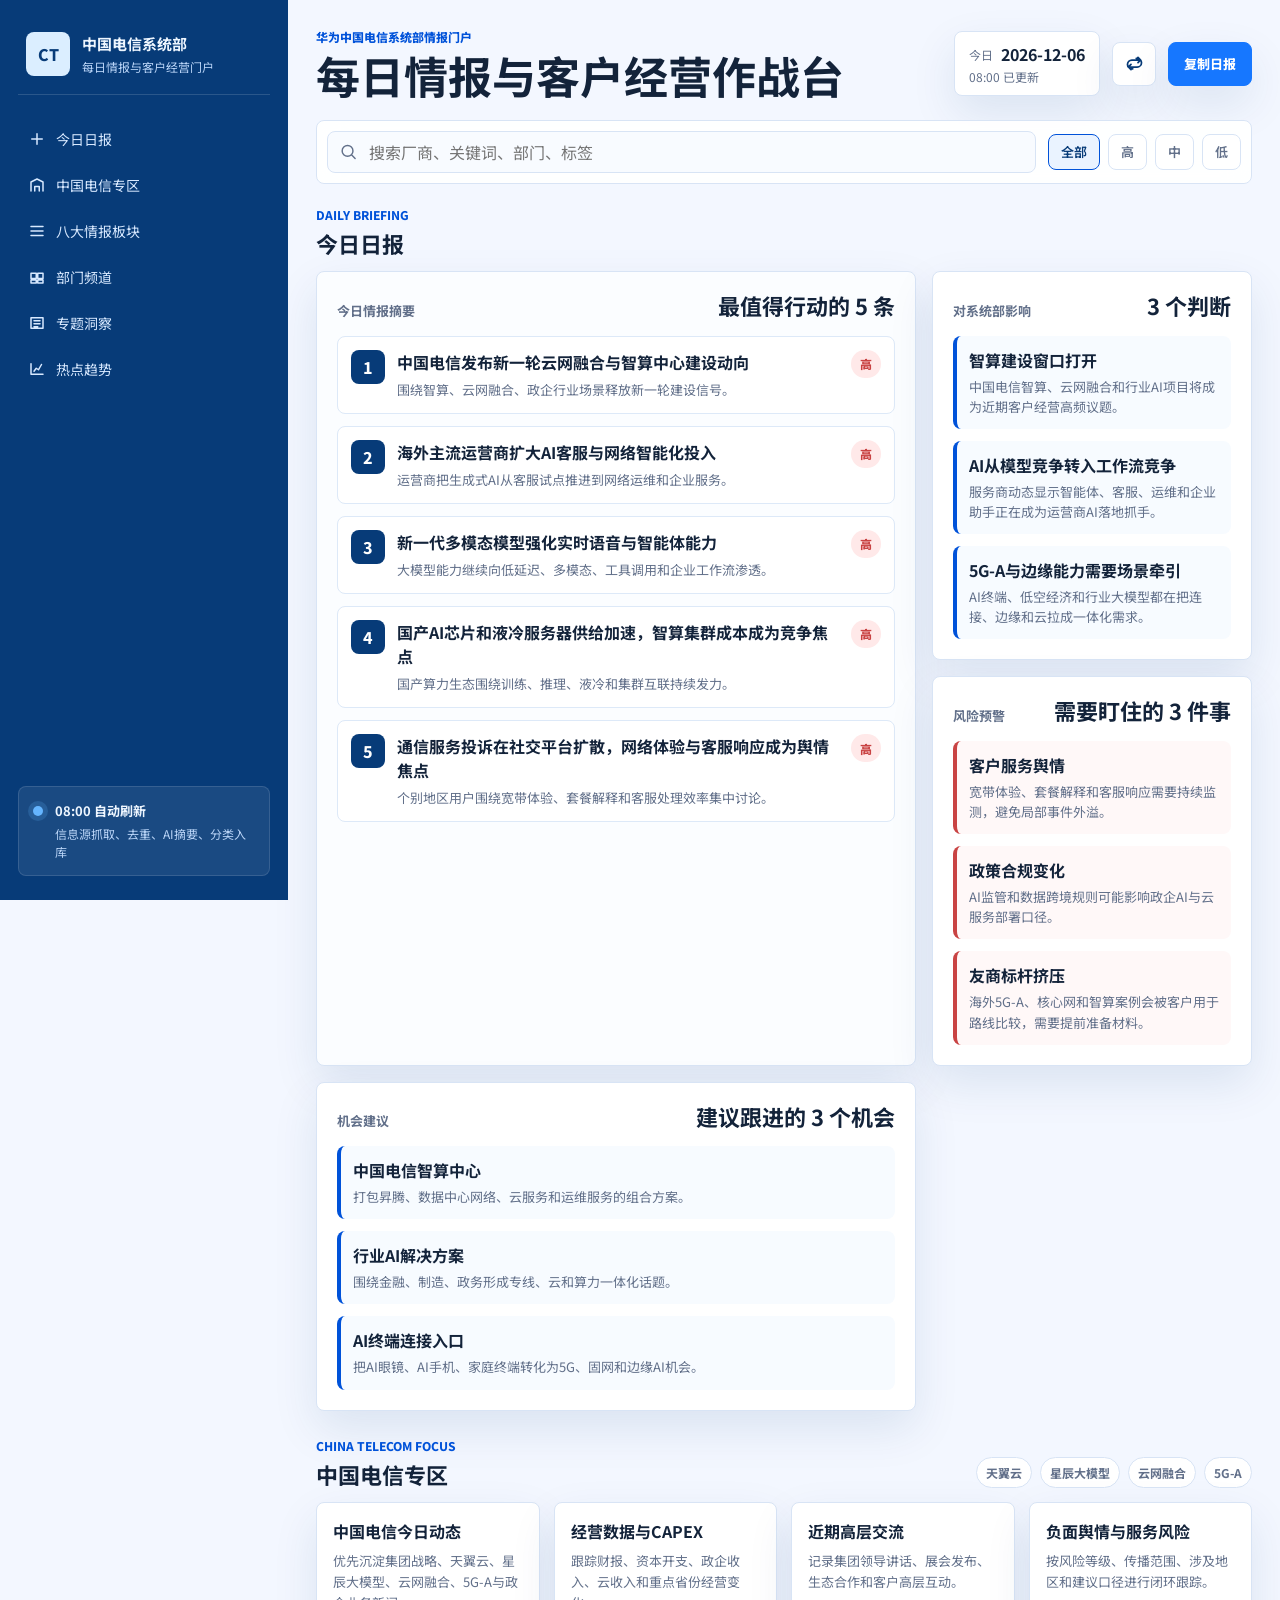
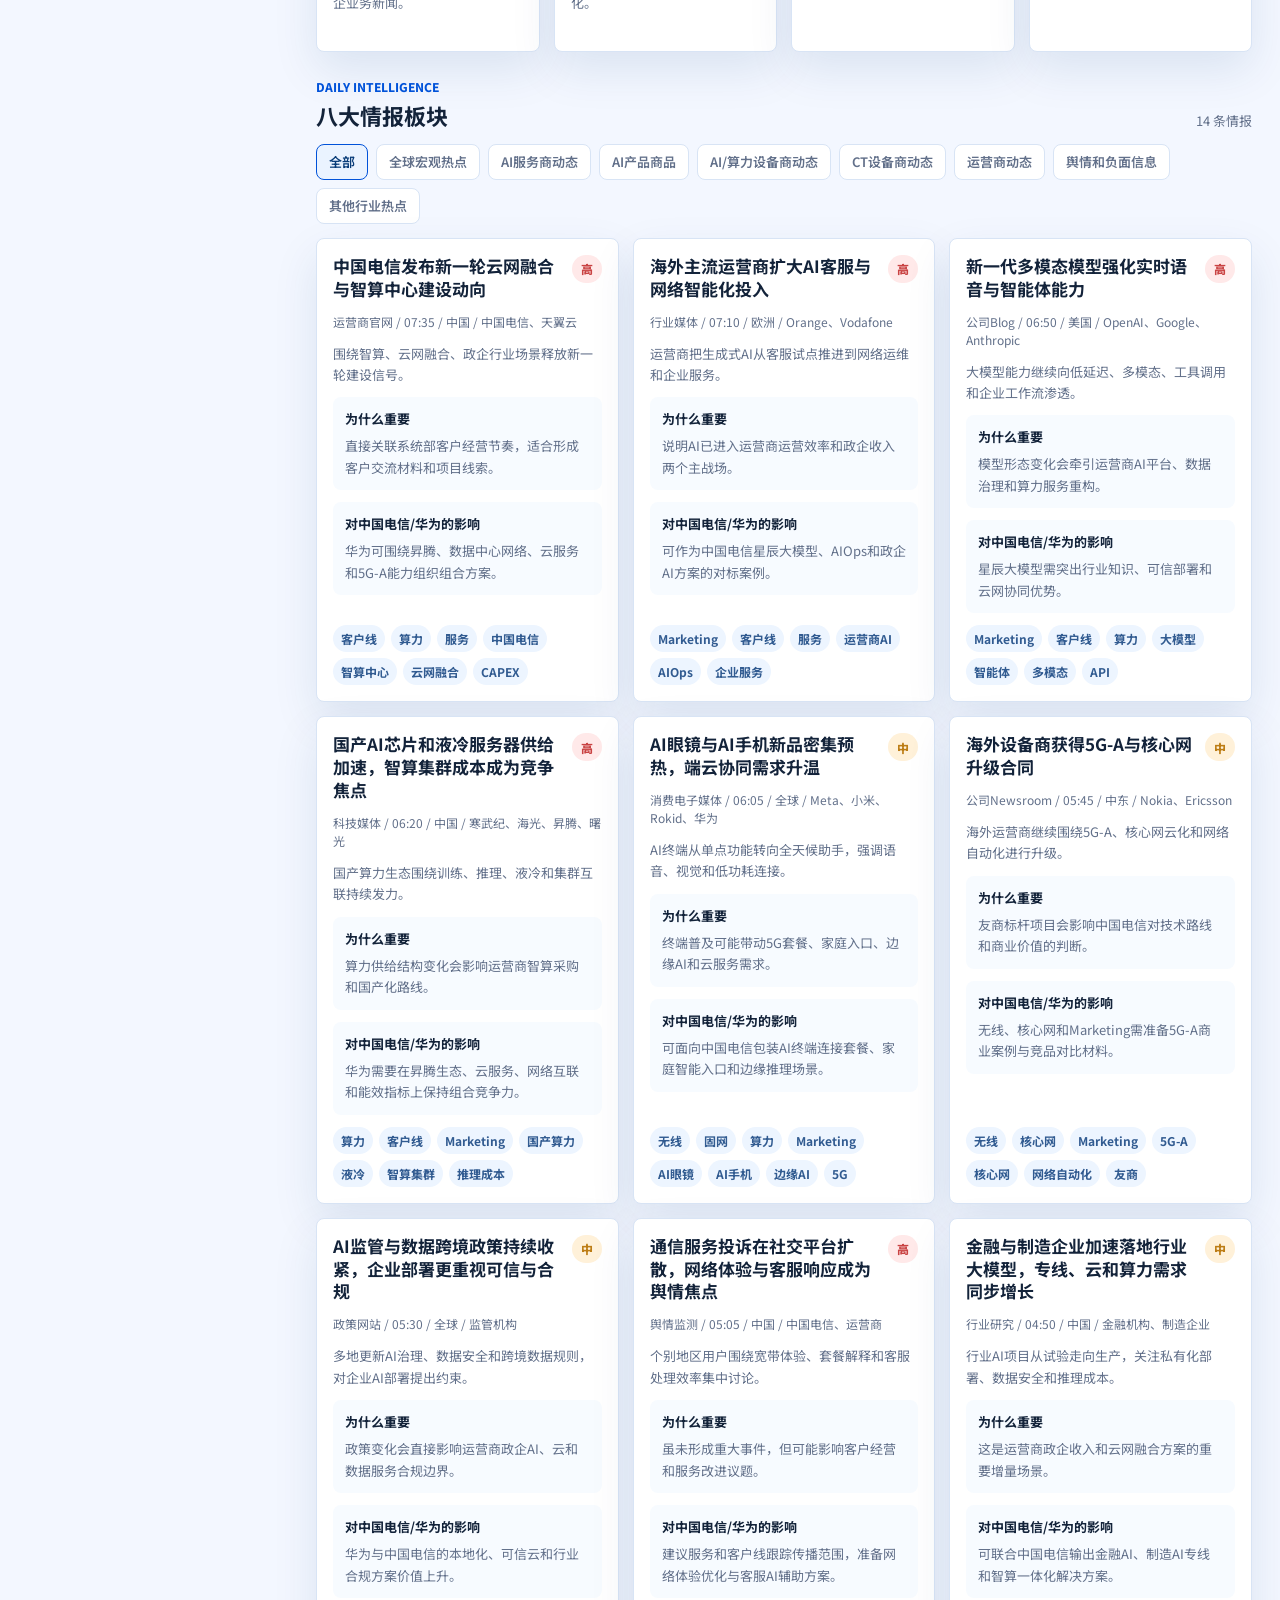
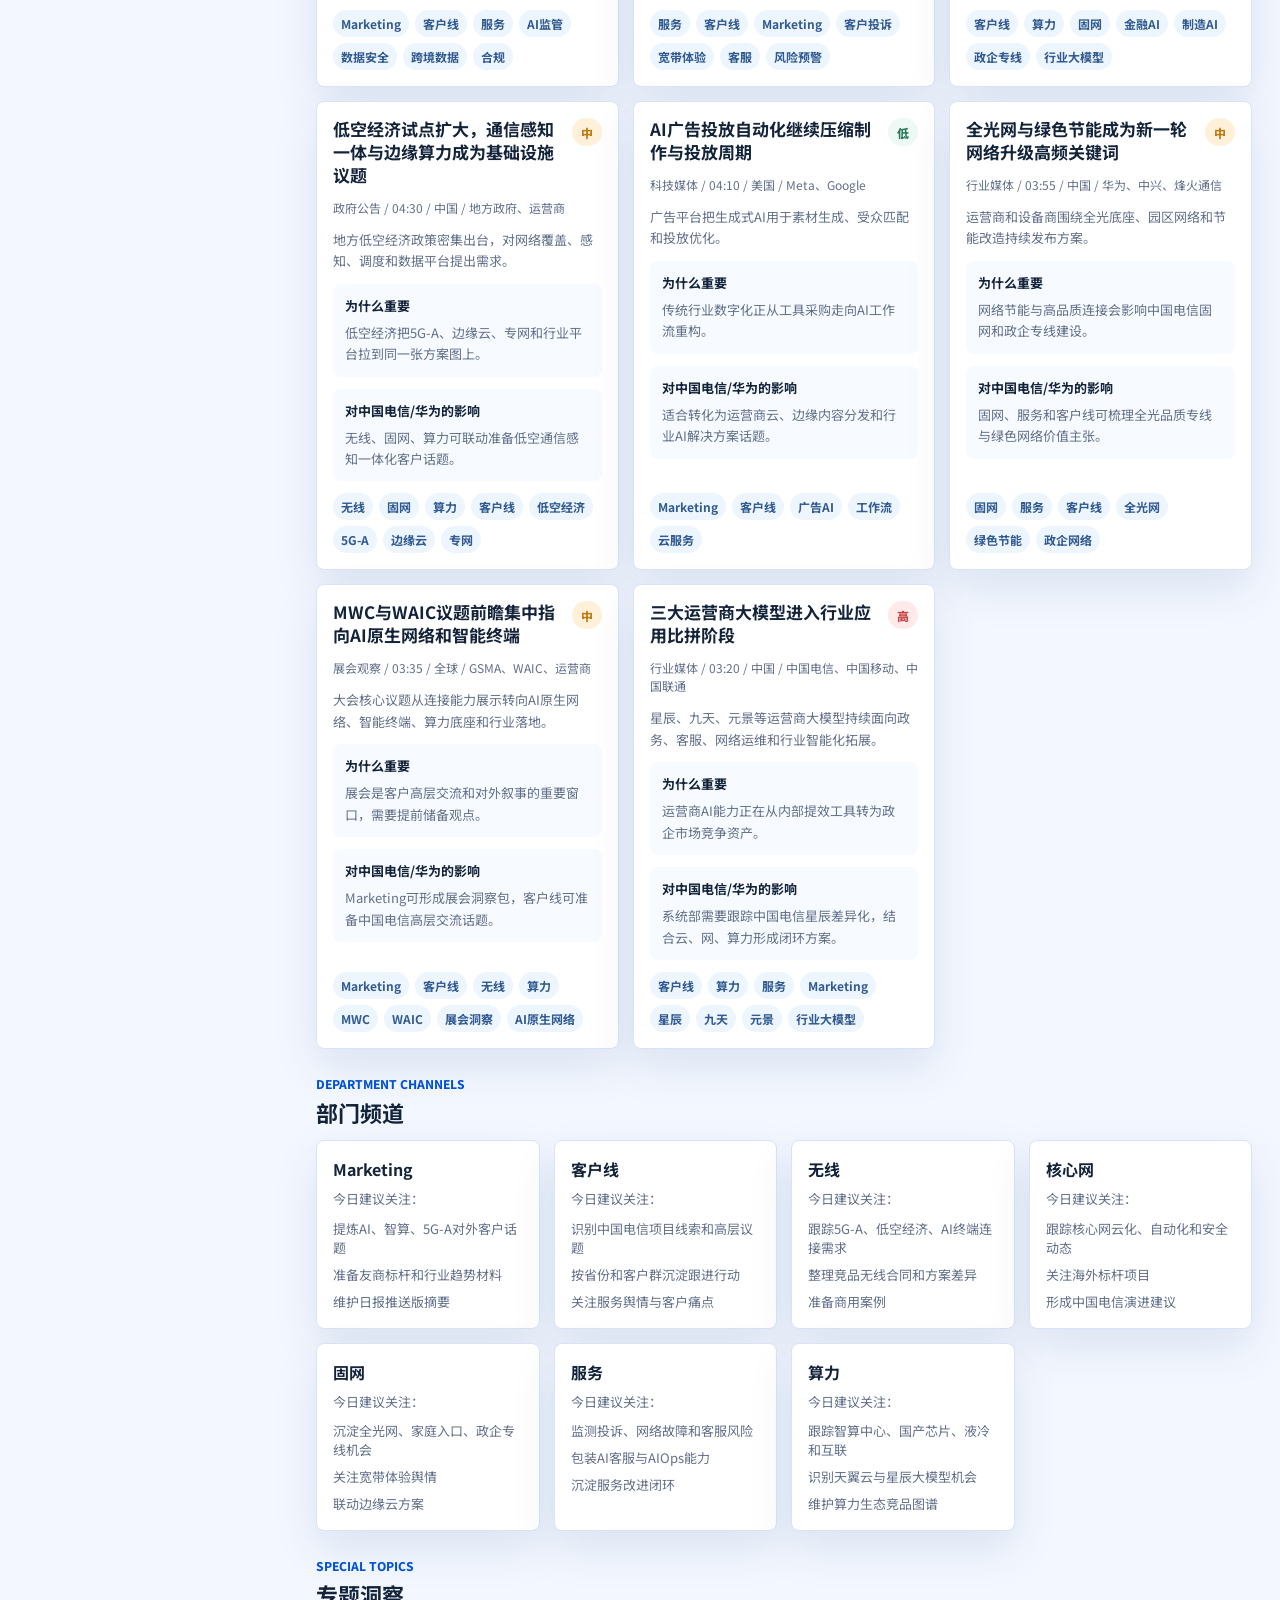
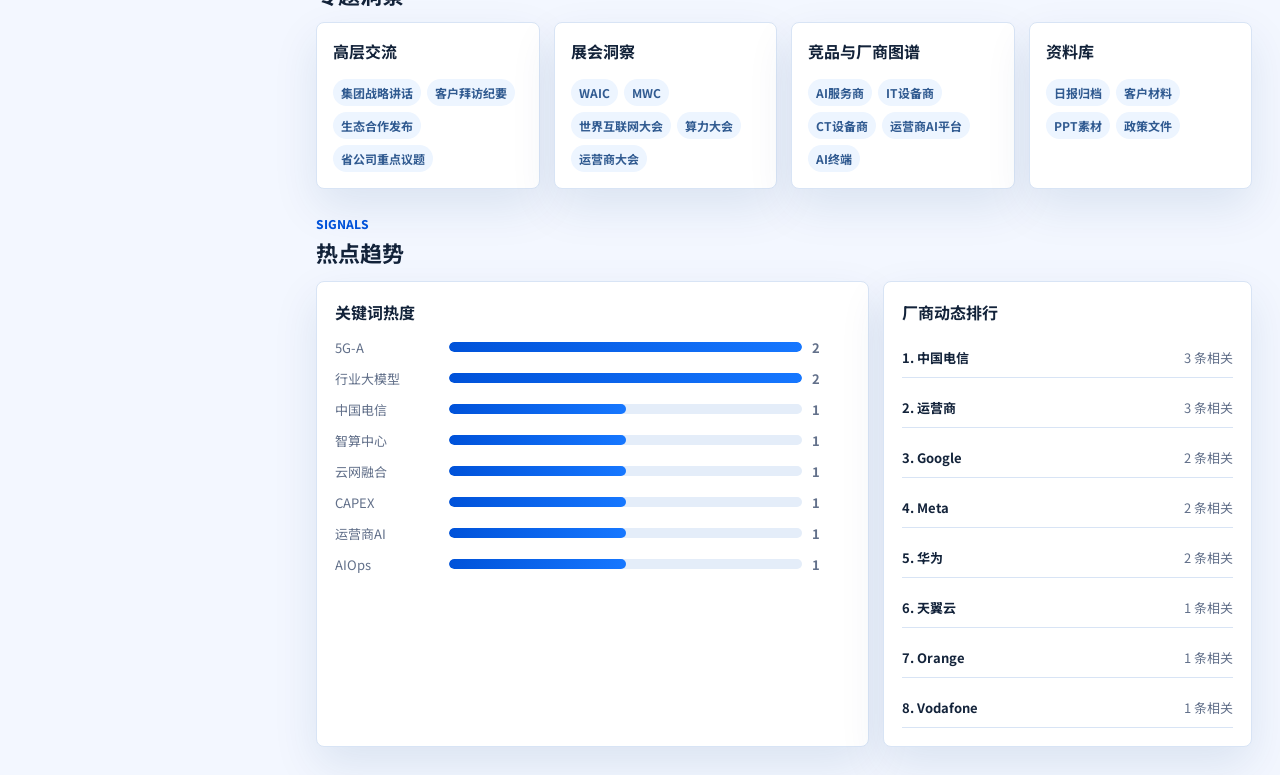
==== index.html @ fc8691e4 "Initial telecom intelligence portal" ====
<!doctype html>
<html lang="zh-CN">
  <head>
    <meta charset="UTF-8" />
    <meta name="viewport" content="width=device-width, initial-scale=1.0" />
    <title>中国电信系统部情报门户</title>
    <link rel="preconnect" href="https://fonts.googleapis.com" />
    <link rel="preconnect" href="https://fonts.gstatic.com" crossorigin />
    <link
      href="https://fonts.googleapis.com/css2?family=Noto+Sans+SC:wght@400;500;600;700;800&display=swap"
      rel="stylesheet"
    />
    <link rel="stylesheet" href="./styles.css" />
  </head>
  <body>
    <div class="app-shell">
      <aside class="sidebar" aria-label="主导航">
        <div class="brand">
          <div class="brand-mark">CT</div>
          <div>
            <strong>中国电信系统部</strong>
            <span>每日情报与客户经营门户</span>
          </div>
        </div>

        <nav class="nav-list" id="navList"></nav>

        <section class="status-panel">
          <span class="status-dot"></span>
          <div>
            <strong>08:00 自动刷新</strong>
            <p>信息源抓取、去重、AI摘要、分类入库</p>
          </div>
        </section>
      </aside>

      <main class="workspace">
        <header class="topbar">
          <div>
            <p class="eyebrow">华为中国电信系统部情报门户</p>
            <h1>每日情报与客户经营作战台</h1>
          </div>
          <div class="topbar-actions">
            <div class="refresh-pill">
              <span>今日</span>
              <strong id="todayLabel">2026-05-09</strong>
              <small>08:00 已更新</small>
            </div>
            <button class="icon-button" id="shareButton" title="复制分享链接" aria-label="复制分享链接">
              <svg viewBox="0 0 24 24" aria-hidden="true">
                <path d="M16 5l3 3-3 3M19 8H9a5 5 0 0 0 0 10h1M8 19l-3-3 3-3M5 16h10a5 5 0 0 0 0-10h-1" />
              </svg>
            </button>
            <button class="text-button" id="copyBriefButton">复制日报</button>
          </div>
        </header>

        <section class="control-row" aria-label="搜索与筛选">
          <label class="search-box">
            <svg viewBox="0 0 24 24" aria-hidden="true">
              <path d="m21 21-4.35-4.35M10.5 18a7.5 7.5 0 1 1 0-15 7.5 7.5 0 0 1 0 15Z" />
            </svg>
            <input id="searchInput" type="search" placeholder="搜索厂商、关键词、部门、标签" />
          </label>
          <div class="filter-tabs" id="priorityTabs" aria-label="重要级别筛选"></div>
        </section>

        <section class="section-block first-section" id="daily">
          <div class="section-title-row">
            <div>
              <p class="eyebrow">Daily Briefing</p>
              <h2>今日日报</h2>
            </div>
          </div>
          <div class="hero-grid">
          <article class="briefing-panel primary-panel">
            <div class="section-heading">
              <p>今日情报摘要</p>
              <h2>最值得行动的 5 条</h2>
            </div>
            <div class="top-five" id="topFive"></div>
          </article>

          <article class="briefing-panel">
            <div class="section-heading">
              <p>对系统部影响</p>
              <h2>3 个判断</h2>
            </div>
            <div class="insight-list" id="impactList"></div>
          </article>

          <article class="briefing-panel risk-panel">
            <div class="section-heading">
              <p>风险预警</p>
              <h2>需要盯住的 3 件事</h2>
            </div>
            <div class="risk-list" id="riskList"></div>
          </article>

          <article class="briefing-panel">
            <div class="section-heading">
              <p>机会建议</p>
              <h2>建议跟进的 3 个机会</h2>
            </div>
            <div class="opportunity-list" id="opportunityList"></div>
          </article>
          </div>
        </section>

        <section class="section-block" id="china-telecom">
          <div class="section-title-row">
            <div>
              <p class="eyebrow">China Telecom Focus</p>
              <h2>中国电信专区</h2>
            </div>
            <div class="metric-strip">
              <span>天翼云</span>
              <span>星辰大模型</span>
              <span>云网融合</span>
              <span>5G-A</span>
            </div>
          </div>
          <div class="telecom-grid" id="telecomFocus"></div>
        </section>

        <section class="section-block" id="news-flow">
          <div class="section-title-row">
            <div>
              <p class="eyebrow">Daily Intelligence</p>
              <h2>八大情报板块</h2>
            </div>
            <span class="result-count" id="resultCount"></span>
          </div>
          <div class="category-tabs" id="categoryTabs"></div>
          <div class="news-grid" id="newsGrid"></div>
        </section>

        <section class="section-block" id="departments">
          <div class="section-title-row">
            <div>
              <p class="eyebrow">Department Channels</p>
              <h2>部门频道</h2>
            </div>
          </div>
          <div class="department-grid" id="departmentGrid"></div>
        </section>

        <section class="section-block" id="specials">
          <div class="section-title-row">
            <div>
              <p class="eyebrow">Special Topics</p>
              <h2>专题洞察</h2>
            </div>
          </div>
          <div class="special-grid" id="specialGrid"></div>
        </section>

        <section class="section-block" id="trends">
          <div class="section-title-row">
            <div>
              <p class="eyebrow">Signals</p>
              <h2>热点趋势</h2>
            </div>
          </div>
          <div class="analytics-grid">
            <article class="analytics-panel">
              <h3>关键词热度</h3>
              <div class="bar-chart" id="keywordChart"></div>
            </article>
            <article class="analytics-panel">
              <h3>厂商动态排行</h3>
              <div class="vendor-list" id="vendorRank"></div>
            </article>
          </div>
        </section>
      </main>
    </div>

    <div class="toast" id="toast" role="status" aria-live="polite">分享链接已复制</div>

    <script src="./app.js"></script>
  </body>
</html>
---- styles.css ----
:root {
  color-scheme: light;
  --bg: #f3f7ff;
  --panel: #ffffff;
  --panel-soft: #eef5ff;
  --ink: #13233a;
  --muted: #62708a;
  --line: #d8e4f5;
  --blue: #0052d9;
  --blue-dark: #073b78;
  --blue-bright: #1677ff;
  --blue-soft: #eaf3ff;
  --gold: #bd7d15;
  --red: #c94343;
  --green: #287a5a;
  --shadow: 0 18px 45px rgba(13, 55, 119, 0.1);
}

* {
  box-sizing: border-box;
}

html {
  scroll-behavior: smooth;
}

body {
  margin: 0;
  min-height: 100vh;
  background: var(--bg);
  color: var(--ink);
  font-family: "Noto Sans SC", "PingFang SC", "Microsoft YaHei", sans-serif;
  letter-spacing: 0;
}

button,
input {
  font: inherit;
}

.app-shell {
  display: grid;
  grid-template-columns: 288px minmax(0, 1fr);
  min-height: 100vh;
}

.sidebar {
  position: sticky;
  top: 0;
  height: 100vh;
  display: flex;
  flex-direction: column;
  gap: 24px;
  padding: 24px 18px;
  background: var(--blue-dark);
  color: #eef6ff;
  overflow-y: auto;
}

.brand {
  display: flex;
  align-items: center;
  gap: 12px;
  padding: 8px 8px 18px;
  border-bottom: 1px solid rgba(255, 255, 255, 0.14);
}

.brand-mark {
  display: grid;
  place-items: center;
  width: 44px;
  height: 44px;
  border-radius: 8px;
  background: #dbeeff;
  color: var(--blue-dark);
  font-weight: 800;
}

.brand strong {
  display: block;
  font-size: 15px;
}

.brand span {
  display: block;
  margin-top: 4px;
  color: #b9d4f7;
  font-size: 12px;
}

.nav-list {
  display: grid;
  gap: 6px;
}

.nav-link {
  display: flex;
  align-items: center;
  gap: 10px;
  min-height: 40px;
  padding: 9px 10px;
  border-radius: 8px;
  color: #d8e9ff;
  text-decoration: none;
  font-size: 14px;
  transition: background 160ms ease, color 160ms ease;
}

.nav-link svg {
  width: 18px;
  height: 18px;
  fill: none;
  stroke: currentColor;
  stroke-width: 2;
  stroke-linecap: round;
  stroke-linejoin: round;
  flex: 0 0 auto;
}

.nav-link:hover,
.nav-link.active {
  background: rgba(22, 119, 255, 0.2);
  color: #ffffff;
}

.status-panel {
  display: flex;
  gap: 12px;
  margin-top: auto;
  padding: 14px;
  border-radius: 8px;
  background: rgba(255, 255, 255, 0.08);
  border: 1px solid rgba(255, 255, 255, 0.12);
}

.status-dot {
  width: 10px;
  height: 10px;
  margin-top: 5px;
  border-radius: 50%;
  background: #65b5ff;
  box-shadow: 0 0 0 5px rgba(101, 181, 255, 0.18);
  flex: 0 0 auto;
}

.status-panel strong {
  display: block;
  font-size: 13px;
}

.status-panel p {
  margin: 5px 0 0;
  color: #b9d4f7;
  font-size: 12px;
  line-height: 1.5;
}

.workspace {
  min-width: 0;
  padding: 28px;
}

.topbar {
  display: flex;
  align-items: center;
  justify-content: space-between;
  gap: 20px;
  margin-bottom: 20px;
}

.eyebrow {
  margin: 0 0 7px;
  color: var(--blue);
  font-size: 12px;
  font-weight: 800;
  text-transform: uppercase;
}

h1,
h2,
h3,
p {
  margin-top: 0;
}

h1 {
  margin-bottom: 0;
  font-size: clamp(28px, 4vw, 44px);
  line-height: 1.08;
  letter-spacing: 0;
}

h2 {
  margin-bottom: 0;
  font-size: 22px;
  line-height: 1.25;
}

h3 {
  margin-bottom: 14px;
  font-size: 16px;
}

.topbar-actions {
  display: flex;
  align-items: center;
  gap: 12px;
}

.refresh-pill {
  display: grid;
  grid-template-columns: auto auto;
  gap: 2px 8px;
  align-items: center;
  padding: 10px 14px;
  border: 1px solid var(--line);
  border-radius: 8px;
  background: var(--panel);
  box-shadow: var(--shadow);
  white-space: nowrap;
}

.refresh-pill span,
.refresh-pill small {
  color: var(--muted);
  font-size: 12px;
}

.refresh-pill small {
  grid-column: 1 / -1;
}

.icon-button {
  display: grid;
  place-items: center;
  width: 44px;
  height: 44px;
  border: 1px solid var(--line);
  border-radius: 8px;
  background: var(--panel);
  color: var(--blue-dark);
  cursor: pointer;
  box-shadow: var(--shadow);
}

.icon-button svg {
  width: 21px;
  height: 21px;
  fill: none;
  stroke: currentColor;
  stroke-width: 2;
  stroke-linecap: round;
  stroke-linejoin: round;
}

.text-button {
  min-height: 44px;
  padding: 0 15px;
  border: 1px solid var(--blue-bright);
  border-radius: 8px;
  background: var(--blue-bright);
  color: #fff;
  cursor: pointer;
  font-size: 13px;
  font-weight: 800;
  box-shadow: var(--shadow);
  white-space: nowrap;
}

.control-row {
  position: sticky;
  top: 0;
  z-index: 5;
  display: flex;
  gap: 12px;
  align-items: center;
  margin-bottom: 22px;
  padding: 10px;
  border: 1px solid var(--line);
  border-radius: 8px;
  background: rgba(255, 255, 255, 0.92);
  backdrop-filter: blur(14px);
}

.search-box {
  display: flex;
  align-items: center;
  gap: 10px;
  flex: 1;
  min-width: 220px;
  padding: 0 12px;
  height: 42px;
  border: 1px solid var(--line);
  border-radius: 8px;
  background: #f8fbff;
}

.search-box svg {
  width: 18px;
  height: 18px;
  fill: none;
  stroke: var(--muted);
  stroke-width: 2;
  stroke-linecap: round;
  stroke-linejoin: round;
}

.search-box input {
  width: 100%;
  border: 0;
  outline: 0;
  background: transparent;
  color: var(--ink);
}

.filter-tabs,
.category-tabs {
  display: flex;
  flex-wrap: wrap;
  gap: 8px;
}

.tab-button {
  min-height: 36px;
  padding: 7px 12px;
  border: 1px solid var(--line);
  border-radius: 8px;
  background: #fff;
  color: var(--muted);
  cursor: pointer;
  font-size: 13px;
  font-weight: 600;
}

.tab-button.active {
  border-color: var(--blue);
  background: var(--blue-soft);
  color: var(--blue-dark);
}

.hero-grid {
  display: grid;
  grid-template-columns: minmax(0, 1.5fr) minmax(300px, 0.8fr);
  gap: 16px;
}

.briefing-panel,
.analytics-panel {
  border: 1px solid var(--line);
  border-radius: 8px;
  background: var(--panel);
  box-shadow: var(--shadow);
}

.briefing-panel {
  padding: 20px;
}

.primary-panel {
  grid-row: span 2;
  background: #fbfdff;
}

.section-heading {
  display: flex;
  align-items: end;
  justify-content: space-between;
  gap: 16px;
  margin-bottom: 16px;
}

.section-heading p {
  margin: 0;
  color: var(--muted);
  font-size: 13px;
  font-weight: 700;
}

.top-five {
  display: grid;
  gap: 12px;
}

.top-item {
  display: grid;
  grid-template-columns: 34px minmax(0, 1fr) auto;
  gap: 12px;
  align-items: start;
  padding: 13px;
  border: 1px solid #dde9f8;
  border-radius: 8px;
  background: #ffffff;
}

.rank {
  display: grid;
  place-items: center;
  width: 34px;
  height: 34px;
  border-radius: 8px;
  background: var(--blue-dark);
  color: #fff;
  font-weight: 800;
}

.top-item h3 {
  margin: 0 0 6px;
  font-size: 16px;
}

.top-item p {
  margin: 0;
  color: var(--muted);
  font-size: 13px;
  line-height: 1.55;
}

.level-badge {
  display: inline-flex;
  align-items: center;
  min-height: 28px;
  padding: 4px 9px;
  border-radius: 999px;
  font-size: 12px;
  font-weight: 800;
}

.level-high {
  background: #ffe9e9;
  color: var(--red);
}

.level-medium {
  background: #fff1d9;
  color: var(--gold);
}

.level-low {
  background: #eef8f4;
  color: var(--green);
}

.insight-list,
.risk-list,
.opportunity-list {
  display: grid;
  gap: 12px;
}

.mini-item {
  padding: 12px;
  border-left: 4px solid var(--blue);
  border-radius: 8px;
  background: #f7fbff;
}

.risk-panel .mini-item {
  border-left-color: var(--red);
  background: #fff8f8;
}

.mini-item strong {
  display: block;
  margin-bottom: 5px;
}

.mini-item p {
  margin: 0;
  color: var(--muted);
  font-size: 13px;
  line-height: 1.55;
}

.section-block {
  margin-top: 26px;
}

.first-section {
  margin-top: 0;
}

.section-title-row {
  display: flex;
  justify-content: space-between;
  align-items: end;
  gap: 16px;
  margin-bottom: 14px;
}

.metric-strip {
  display: flex;
  flex-wrap: wrap;
  gap: 8px;
}

.metric-strip span {
  padding: 6px 9px;
  border: 1px solid var(--line);
  border-radius: 999px;
  background: #fff;
  color: var(--muted);
  font-size: 12px;
  font-weight: 700;
}

.telecom-grid,
.department-grid,
.special-grid {
  display: grid;
  grid-template-columns: repeat(4, minmax(0, 1fr));
  gap: 14px;
}

.focus-card,
.department-card,
.special-card {
  display: block;
  min-height: 150px;
  padding: 16px;
  border: 1px solid var(--line);
  border-radius: 8px;
  background: var(--panel);
  box-shadow: var(--shadow);
}

.card-link {
  color: inherit;
  text-decoration: none;
  transition: border-color 160ms ease, box-shadow 160ms ease, transform 160ms ease;
}

.card-link:hover {
  border-color: var(--blue-bright);
  box-shadow: 0 18px 48px rgba(0, 82, 217, 0.16);
  transform: translateY(-2px);
}

.focus-card strong,
.department-card strong,
.special-card strong {
  display: block;
  margin-bottom: 8px;
  font-size: 16px;
}

.focus-card p,
.department-card p {
  margin: 0;
  color: var(--muted);
  font-size: 13px;
  line-height: 1.6;
}

.special-card {
  min-height: 130px;
}

.special-card .tag-row {
  margin-top: 16px;
}

.department-card ul {
  display: grid;
  gap: 8px;
  margin: 10px 0 0;
  padding: 0;
  list-style: none;
}

.department-card li {
  color: var(--muted);
  font-size: 13px;
  line-height: 1.45;
}

.analytics-grid {
  display: grid;
  grid-template-columns: minmax(0, 1.2fr) minmax(300px, 0.8fr);
  gap: 14px;
}

.analytics-panel {
  padding: 18px;
}

.bar-chart {
  display: grid;
  gap: 12px;
}

.bar-row {
  display: grid;
  grid-template-columns: 104px minmax(0, 1fr) 38px;
  gap: 10px;
  align-items: center;
  color: var(--muted);
  font-size: 13px;
}

.bar-track {
  height: 10px;
  border-radius: 999px;
  background: #e4edf9;
  overflow: hidden;
}

.bar-fill {
  height: 100%;
  border-radius: inherit;
  background: linear-gradient(90deg, var(--blue), var(--blue-bright));
}

.vendor-list {
  display: grid;
  gap: 10px;
}

.vendor-row {
  display: flex;
  justify-content: space-between;
  gap: 12px;
  padding: 10px 0;
  border-bottom: 1px solid var(--line);
  color: var(--muted);
  font-size: 13px;
}

.vendor-row strong {
  color: var(--ink);
}

.result-count {
  color: var(--muted);
  font-size: 13px;
}

.category-tabs {
  margin-bottom: 14px;
}

.news-grid {
  display: grid;
  grid-template-columns: repeat(3, minmax(0, 1fr));
  gap: 14px;
}

.news-card {
  display: flex;
  flex-direction: column;
  gap: 12px;
  min-height: 320px;
  padding: 16px;
  border: 1px solid var(--line);
  border-radius: 8px;
  background: var(--panel);
  box-shadow: var(--shadow);
}

.news-card-header {
  display: flex;
  justify-content: space-between;
  gap: 12px;
  align-items: start;
}

.news-card h3 {
  margin: 0;
  font-size: 17px;
  line-height: 1.35;
}

.news-meta {
  color: var(--muted);
  font-size: 12px;
  line-height: 1.5;
}

.news-card p {
  margin: 0;
  color: var(--muted);
  font-size: 13px;
  line-height: 1.65;
}

.analysis-block {
  display: grid;
  gap: 7px;
  padding: 12px;
  border-radius: 8px;
  background: #f7fbff;
}

.analysis-block strong {
  color: var(--ink);
  font-size: 13px;
}

.tag-row {
  display: flex;
  flex-wrap: wrap;
  gap: 6px;
  margin-top: auto;
}

.tag {
  padding: 5px 8px;
  border-radius: 999px;
  background: #edf5ff;
  color: #315b91;
  font-size: 12px;
  font-weight: 700;
}

.empty-state {
  grid-column: 1 / -1;
  padding: 34px;
  border: 1px dashed var(--line);
  border-radius: 8px;
  background: rgba(255, 255, 255, 0.6);
  color: var(--muted);
  text-align: center;
}

.toast {
  position: fixed;
  right: 24px;
  bottom: 24px;
  transform: translateY(20px);
  opacity: 0;
  pointer-events: none;
  padding: 12px 16px;
  border-radius: 8px;
  background: var(--blue-dark);
  color: #fff;
  box-shadow: var(--shadow);
  transition: opacity 180ms ease, transform 180ms ease;
}

.toast.show {
  transform: translateY(0);
  opacity: 1;
}

.detail-shell {
  display: grid;
  grid-template-columns: 288px minmax(0, 1fr);
  min-height: 100vh;
  background: var(--bg);
}

.detail-sidebar {
  position: sticky;
  top: 0;
  height: 100vh;
  display: flex;
  flex-direction: column;
  gap: 18px;
  padding: 24px 18px;
  background: var(--blue-dark);
  color: #eef6ff;
  overflow-y: auto;
}

.detail-brand {
  padding-top: 0;
}

.back-link {
  display: inline-flex;
  align-items: center;
  min-height: 38px;
  padding: 8px 10px;
  border-radius: 8px;
  background: rgba(22, 119, 255, 0.18);
  color: #ffffff;
  text-decoration: none;
  font-size: 13px;
  font-weight: 800;
}

.detail-main {
  min-width: 0;
  padding: 28px;
}

.detail-hero {
  padding: 24px;
  border: 1px solid var(--line);
  border-radius: 8px;
  background: linear-gradient(135deg, #ffffff 0%, #eef6ff 100%);
  box-shadow: var(--shadow);
}

.detail-hero h1 {
  max-width: 980px;
}

.detail-hero p {
  max-width: 920px;
  margin: 12px 0 0;
  color: var(--muted);
  font-size: 15px;
  line-height: 1.7;
}

.detail-meta {
  display: flex;
  flex-wrap: wrap;
  gap: 10px;
  margin-top: 18px;
}

.detail-meta span {
  display: inline-flex;
  gap: 8px;
  align-items: center;
  padding: 7px 10px;
  border: 1px solid var(--line);
  border-radius: 999px;
  background: #fff;
  color: var(--muted);
  font-size: 12px;
}

.detail-meta strong {
  color: var(--blue);
}

.detail-grid {
  display: grid;
  grid-template-columns: minmax(0, 1.4fr) minmax(300px, 0.8fr);
  gap: 14px;
  margin-top: 24px;
}

.detail-panel {
  padding: 18px;
  border: 1px solid var(--line);
  border-radius: 8px;
  background: var(--panel);
  box-shadow: var(--shadow);
}

.primary-detail-panel {
  min-height: 360px;
}

.detail-item-list,
.detail-action-list {
  display: grid;
  gap: 12px;
}

.detail-item {
  padding: 14px;
  border: 1px solid #dde9f8;
  border-left: 4px solid var(--blue);
  border-radius: 8px;
  background: #fbfdff;
}

.detail-item strong {
  display: block;
  margin-bottom: 6px;
  font-size: 15px;
}

.detail-item p {
  margin: 0;
  color: var(--muted);
  font-size: 13px;
  line-height: 1.65;
}

@media (max-width: 1180px) {
  .app-shell {
    grid-template-columns: 232px minmax(0, 1fr);
  }

  .detail-shell {
    grid-template-columns: 232px minmax(0, 1fr);
  }

  .telecom-grid,
  .department-grid,
  .special-grid,
  .news-grid {
    grid-template-columns: repeat(2, minmax(0, 1fr));
  }
}

@media (max-width: 860px) {
  .app-shell {
    display: block;
  }

  .detail-shell {
    display: block;
  }

  .sidebar,
  .detail-sidebar {
    position: static;
    height: auto;
  }

  .nav-list {
    grid-template-columns: repeat(2, minmax(0, 1fr));
  }

  .workspace,
  .detail-main {
    padding: 18px;
  }

  .topbar,
  .control-row,
  .section-title-row {
    align-items: stretch;
    flex-direction: column;
  }

  .hero-grid,
  .detail-grid,
  .analytics-grid,
  .telecom-grid,
  .department-grid,
  .special-grid,
  .news-grid {
    grid-template-columns: 1fr;
  }

  .primary-panel {
    grid-row: auto;
  }

  .top-item {
    grid-template-columns: 34px minmax(0, 1fr);
  }

  .top-item .level-badge {
    grid-column: 2;
    justify-self: start;
  }

  .bar-row {
    grid-template-columns: 86px minmax(0, 1fr) 34px;
  }
}
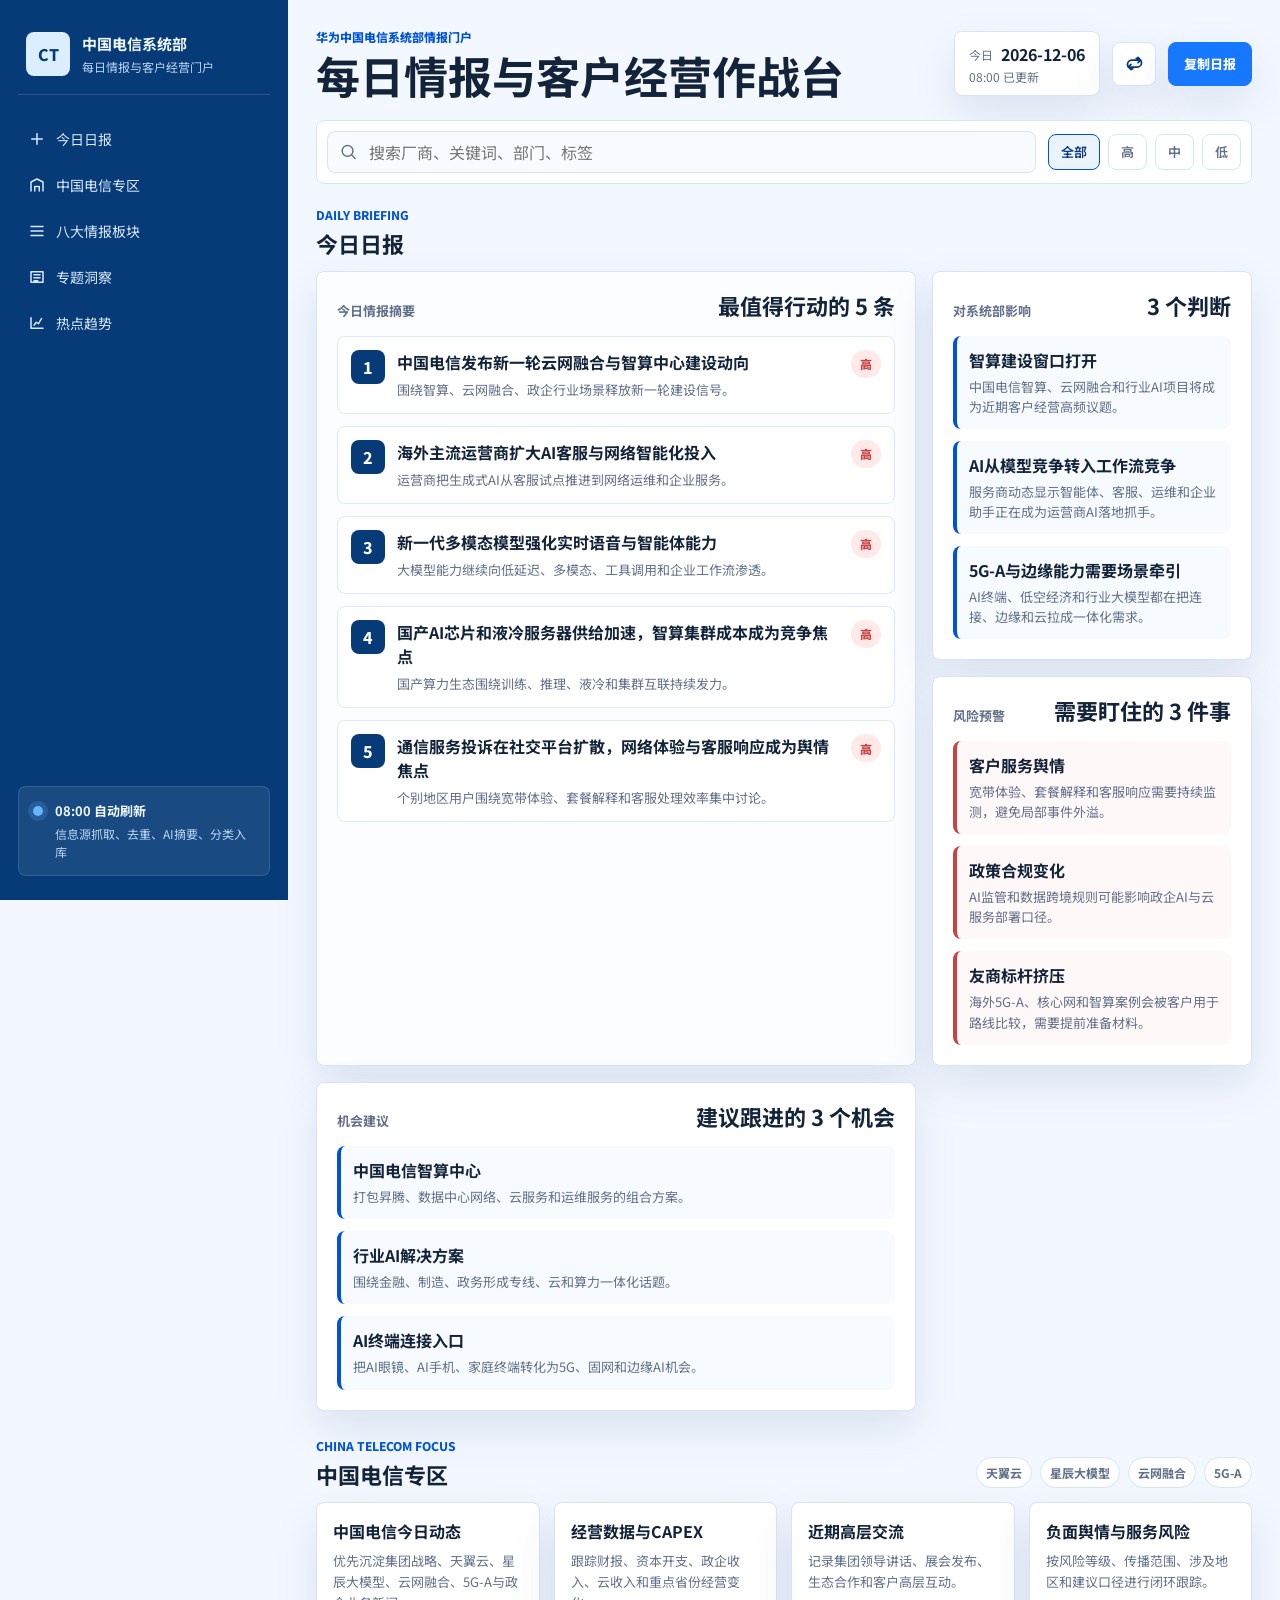
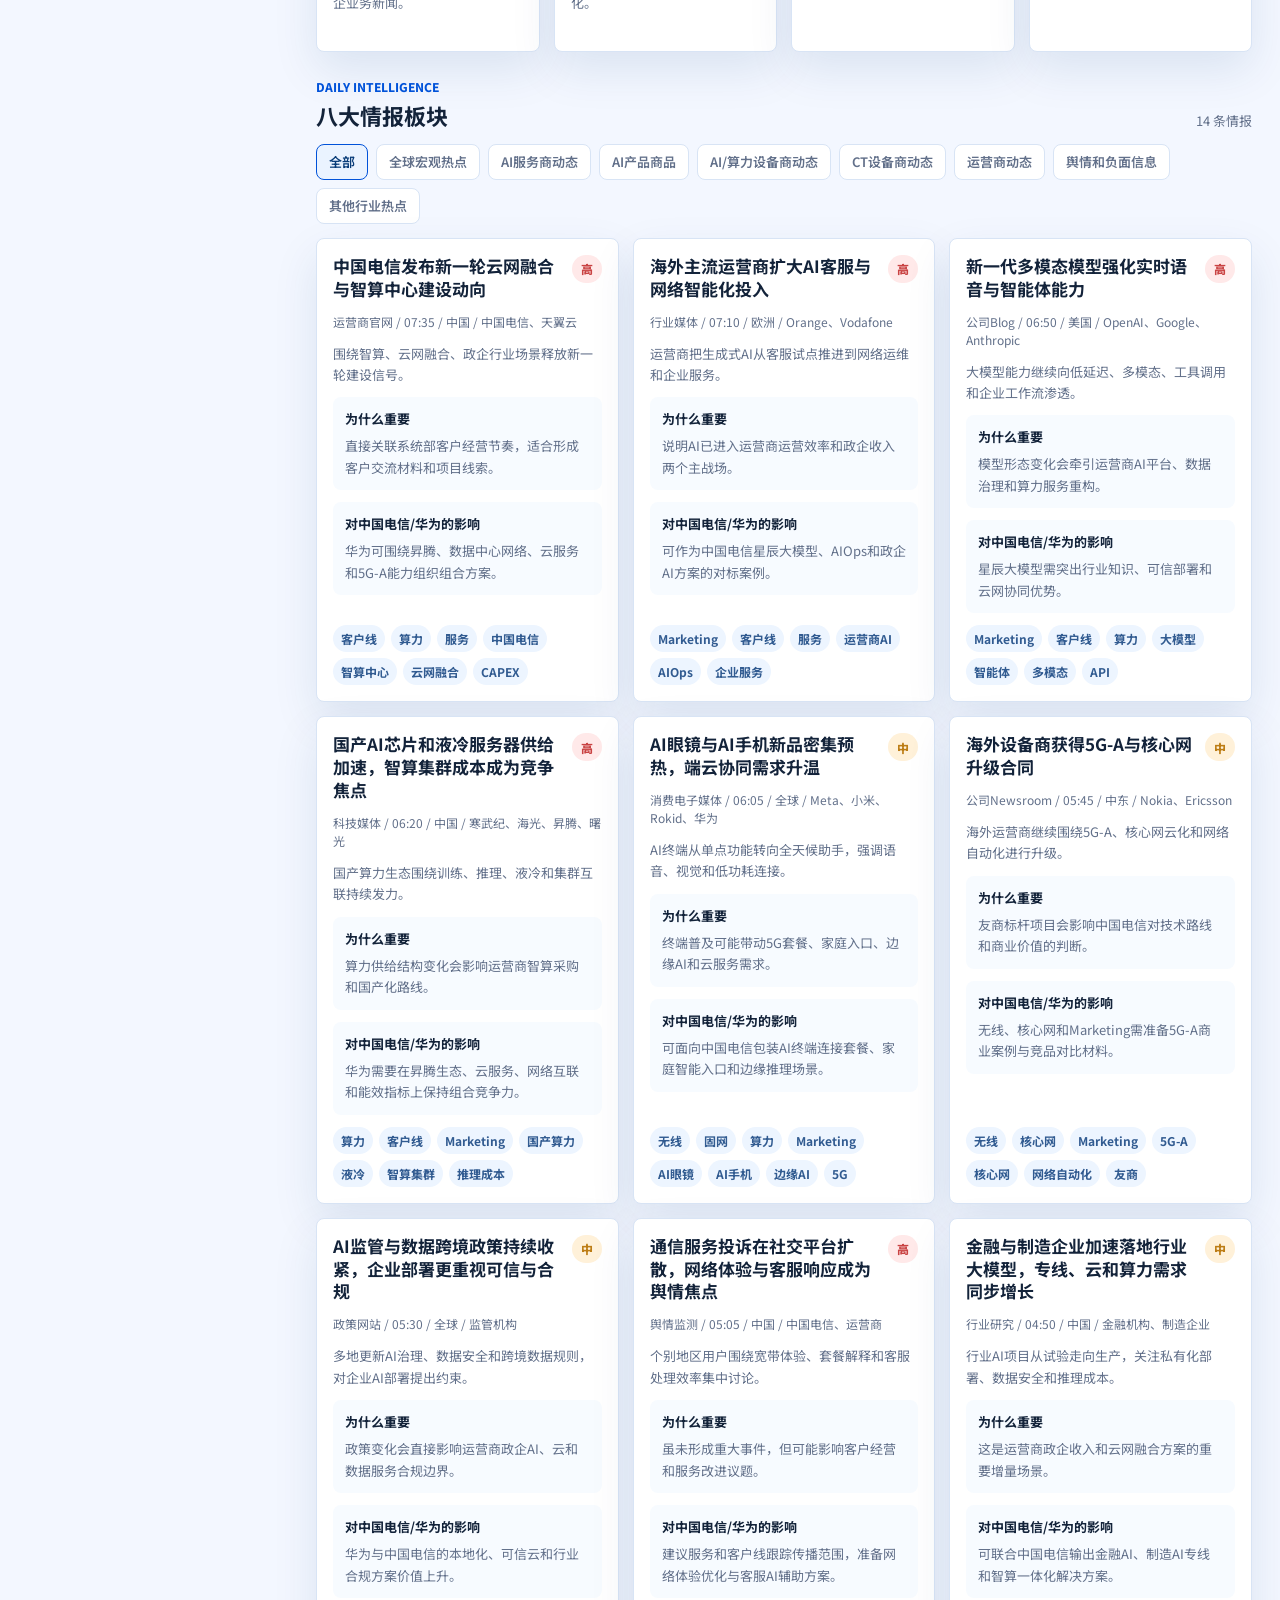
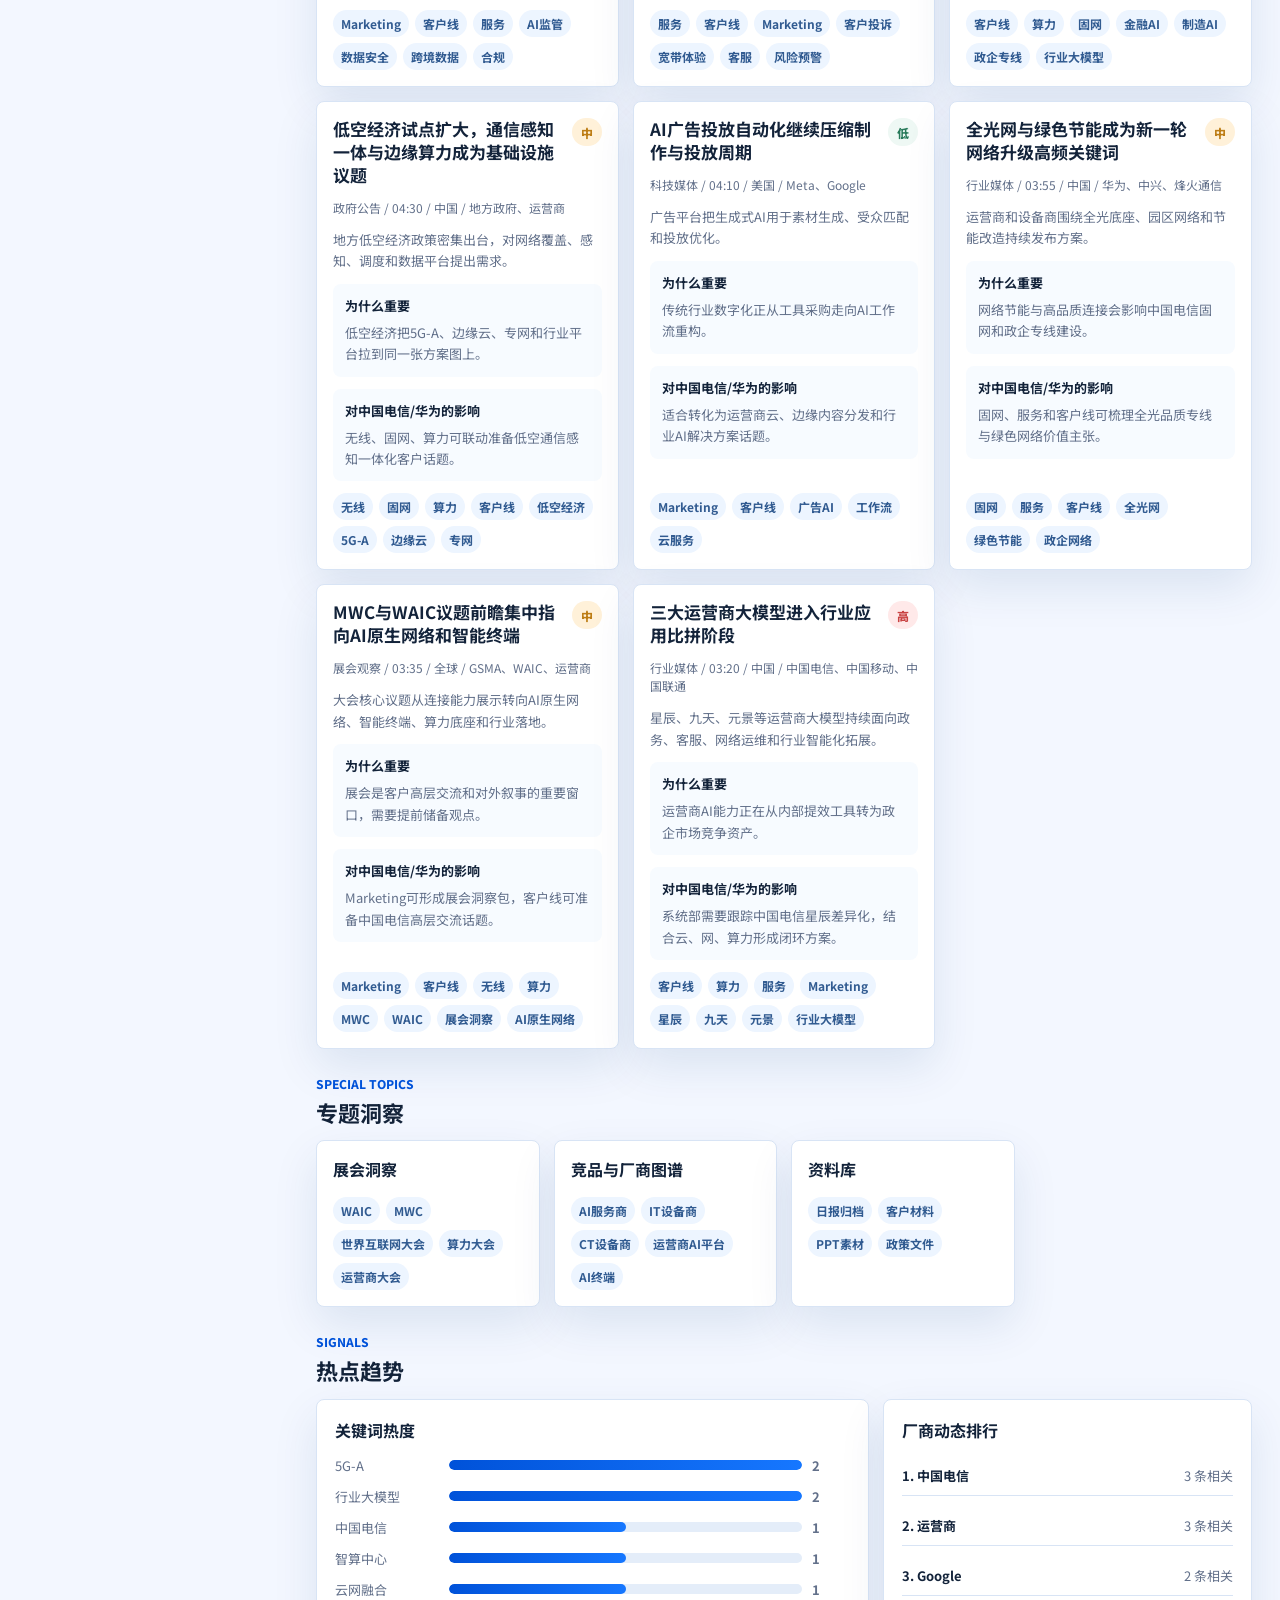
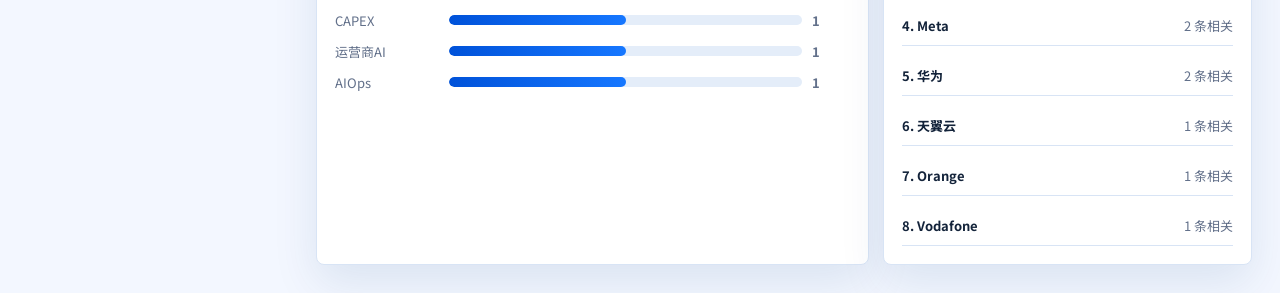
==== commit daf1ae05: "Refine portal sections and detail pages" ====
--- a/index.html
+++ b/index.html
@@ -135,16 +135,6 @@
           <div class="news-grid" id="newsGrid"></div>
         </section>
 
-        <section class="section-block" id="departments">
-          <div class="section-title-row">
-            <div>
-              <p class="eyebrow">Department Channels</p>
-              <h2>部门频道</h2>
-            </div>
-          </div>
-          <div class="department-grid" id="departmentGrid"></div>
-        </section>
-
         <section class="section-block" id="specials">
           <div class="section-title-row">
             <div>
--- a/styles.css
+++ b/styles.css
@@ -504,7 +504,6 @@
 }
 
 .telecom-grid,
-.department-grid,
 .special-grid {
   display: grid;
   grid-template-columns: repeat(4, minmax(0, 1fr));
@@ -512,7 +511,6 @@
 }
 
 .focus-card,
-.department-card,
 .special-card {
   display: block;
   min-height: 150px;
@@ -536,15 +534,13 @@
 }
 
 .focus-card strong,
-.department-card strong,
 .special-card strong {
   display: block;
   margin-bottom: 8px;
   font-size: 16px;
 }
 
-.focus-card p,
-.department-card p {
+.focus-card p {
   margin: 0;
   color: var(--muted);
   font-size: 13px;
@@ -557,20 +553,6 @@
 
 .special-card .tag-row {
   margin-top: 16px;
-}
-
-.department-card ul {
-  display: grid;
-  gap: 8px;
-  margin: 10px 0 0;
-  padding: 0;
-  list-style: none;
-}
-
-.department-card li {
-  color: var(--muted);
-  font-size: 13px;
-  line-height: 1.45;
 }
 
 .analytics-grid {
@@ -882,7 +864,6 @@
   }
 
   .telecom-grid,
-  .department-grid,
   .special-grid,
   .news-grid {
     grid-template-columns: repeat(2, minmax(0, 1fr));
@@ -924,7 +905,6 @@
   .detail-grid,
   .analytics-grid,
   .telecom-grid,
-  .department-grid,
   .special-grid,
   .news-grid {
     grid-template-columns: 1fr;
